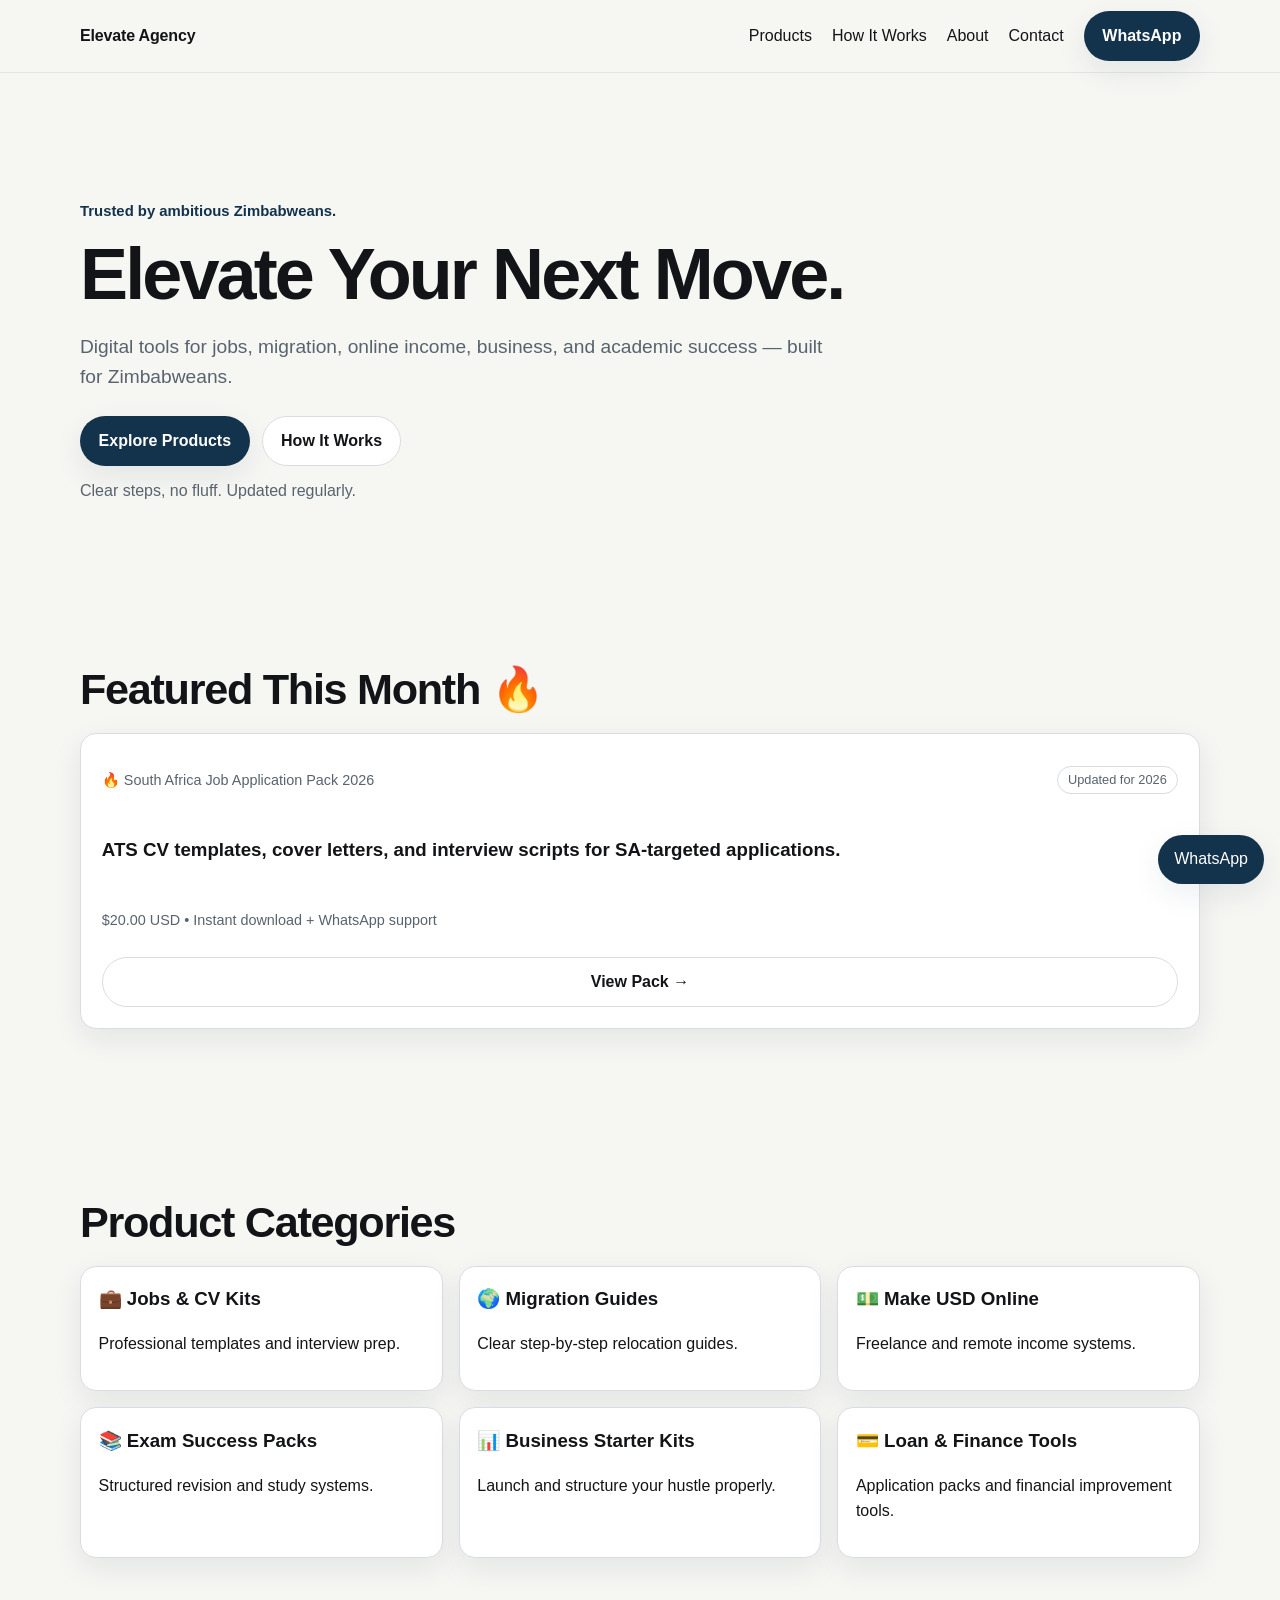
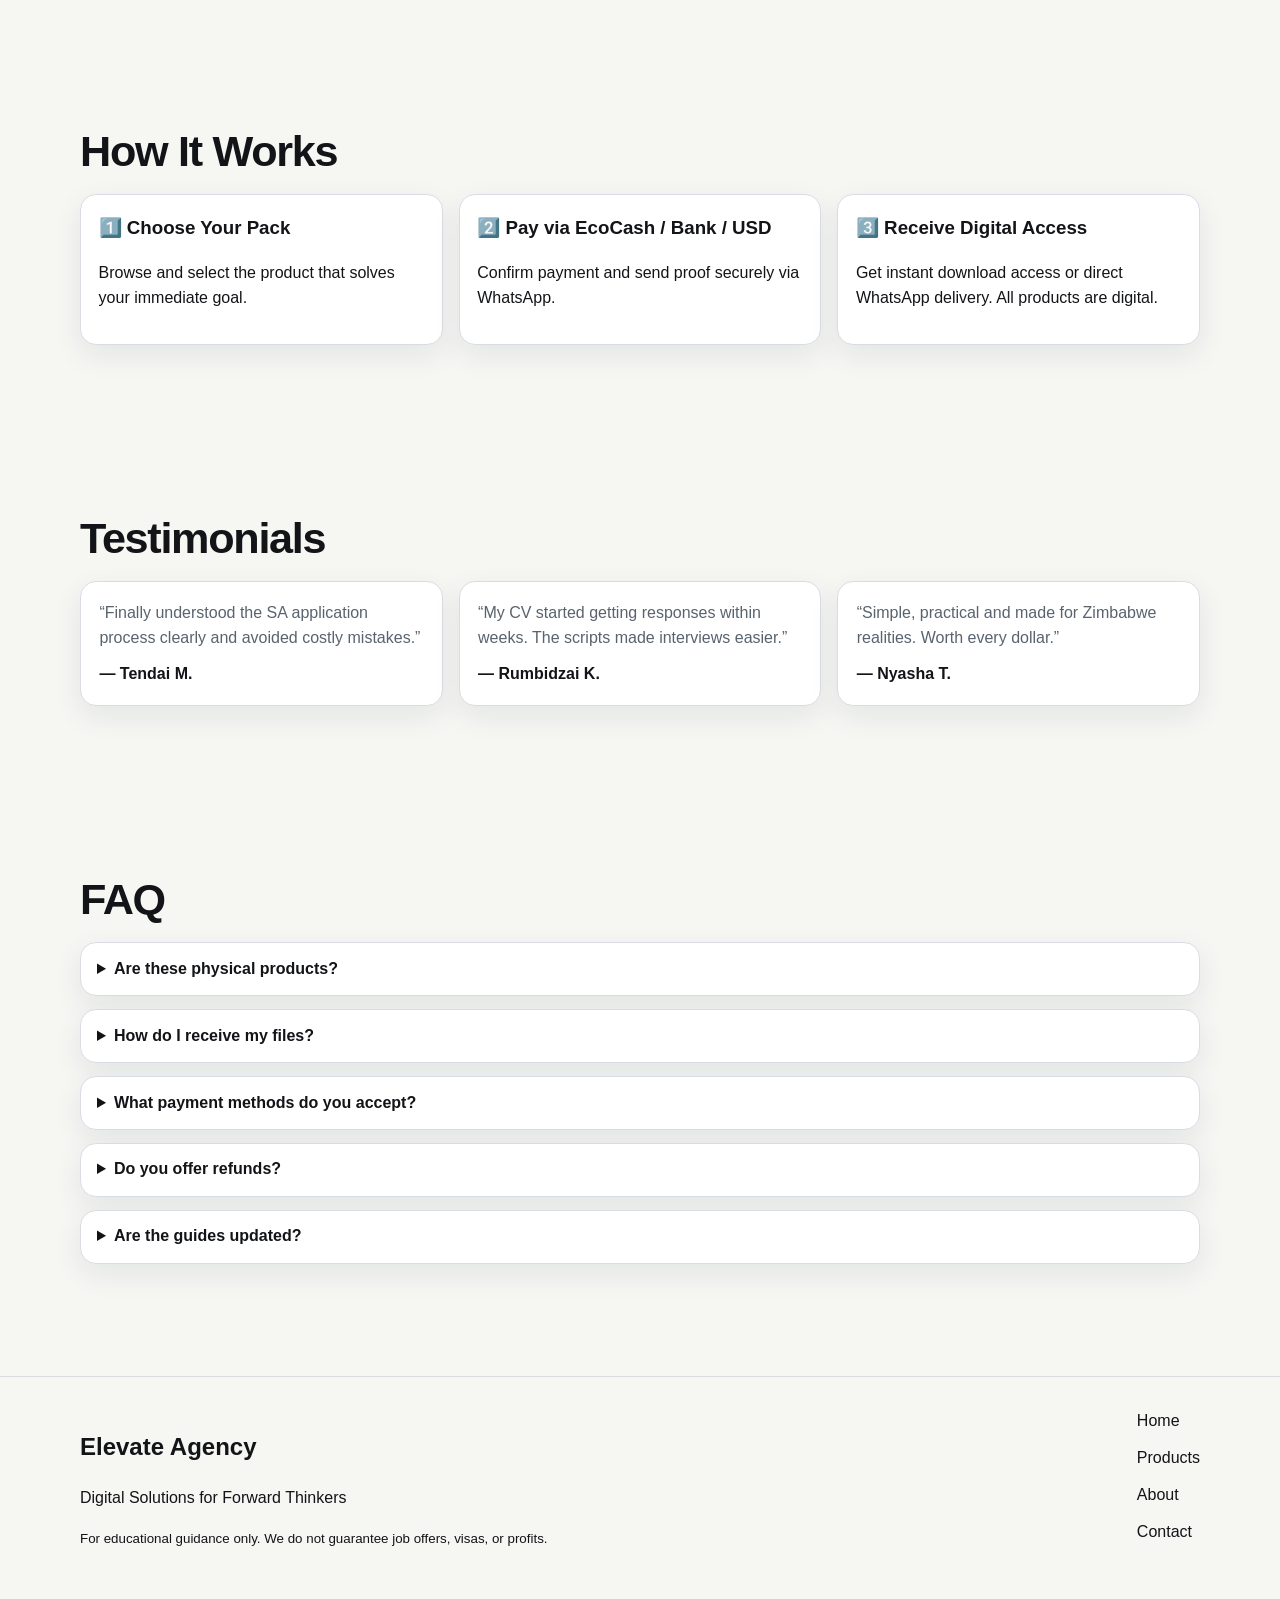
==== index.html @ 332280e2 "Build premium minimal static storefront for Elevate Agency" ====
<!doctype html>
<html lang="en">
<head>
  <meta charset="UTF-8" />
  <meta name="viewport" content="width=device-width, initial-scale=1.0" />
  <title>Elevate Agency | Digital Solutions for Zimbabweans</title>
  <meta name="description" content="Premium digital product storefront for Zimbabweans: jobs, migration, business, online income, and exam success packs." />
  <meta property="og:title" content="Elevate Agency" />
  <meta property="og:description" content="Digital tools for jobs, migration, online income, business, and academic success — built for Zimbabweans." />
  <meta property="og:type" content="website" />
  <meta property="og:url" content="https://example.com" />
  <meta property="og:image" content="assets/img/og-placeholder.svg" />
  <link rel="stylesheet" href="assets/css/styles.css" />
  <script defer src="assets/js/main.js"></script>
</head>
<body data-page="home">
  <a class="skip-link" href="#main-content">Skip to main content</a>

  <header class="site-header">
    <nav class="navbar container" aria-label="Primary">
      <a class="brand" href="index.html">Elevate Agency</a>
      <button class="nav-toggle" aria-label="Toggle menu" aria-expanded="false">☰</button>
      <div class="nav-links" id="nav-links">
        <a href="products.html">Products</a>
        <a href="#how-it-works">How It Works</a>
        <a href="about.html">About</a>
        <a href="contact.html">Contact</a>
        <a class="btn btn-primary" href="https://wa.me/263000000000?text=Hi%20Elevate%20Agency%2C%20I%20need%20help%20choosing%20a%20pack" target="_blank" rel="noopener">WhatsApp</a>
      </div>
    </nav>
  </header>

  <main id="main-content">
    <section class="hero container reveal">
      <p class="eyebrow">Trusted by ambitious Zimbabweans.</p>
      <h1>Elevate Your Next Move.</h1>
      <p class="lead">Digital tools for jobs, migration, online income, business, and academic success — built for Zimbabweans.</p>
      <div class="hero-actions">
        <a class="btn btn-primary" href="products.html">Explore Products</a>
        <a class="btn btn-secondary" href="#how-it-works">How It Works</a>
      </div>
      <p class="trust-line">Clear steps, no fluff. Updated regularly.</p>
    </section>

    <section class="container section reveal" aria-labelledby="featured-title">
      <div class="section-heading">
        <h2 id="featured-title">Featured This Month 🔥</h2>
      </div>
      <article id="featured-card" class="featured-card"></article>
    </section>

    <section class="container section reveal" aria-labelledby="categories-title">
      <div class="section-heading">
        <h2 id="categories-title">Product Categories</h2>
      </div>
      <div class="category-grid">
        <article class="category-card"><h3>💼 Jobs &amp; CV Kits</h3><p>Professional templates and interview prep.</p></article>
        <article class="category-card"><h3>🌍 Migration Guides</h3><p>Clear step-by-step relocation guides.</p></article>
        <article class="category-card"><h3>💵 Make USD Online</h3><p>Freelance and remote income systems.</p></article>
        <article class="category-card"><h3>📚 Exam Success Packs</h3><p>Structured revision and study systems.</p></article>
        <article class="category-card"><h3>📊 Business Starter Kits</h3><p>Launch and structure your hustle properly.</p></article>
        <article class="category-card"><h3>💳 Loan &amp; Finance Tools</h3><p>Application packs and financial improvement tools.</p></article>
      </div>
    </section>

    <section id="how-it-works" class="container section reveal" aria-labelledby="how-title">
      <div class="section-heading"><h2 id="how-title">How It Works</h2></div>
      <div class="steps-grid">
        <article class="step-card"><h3>1️⃣ Choose Your Pack</h3><p>Browse and select the product that solves your immediate goal.</p></article>
        <article class="step-card"><h3>2️⃣ Pay via EcoCash / Bank / USD</h3><p>Confirm payment and send proof securely via WhatsApp.</p></article>
        <article class="step-card"><h3>3️⃣ Receive Digital Access</h3><p>Get instant download access or direct WhatsApp delivery. All products are digital.</p></article>
      </div>
    </section>

    <section class="container section reveal" aria-labelledby="testimonials-title">
      <div class="section-heading"><h2 id="testimonials-title">Testimonials</h2></div>
      <div class="testimonials-grid">
        <blockquote>“Finally understood the SA application process clearly and avoided costly mistakes.”<cite>— Tendai M.</cite></blockquote>
        <blockquote>“My CV started getting responses within weeks. The scripts made interviews easier.”<cite>— Rumbidzai K.</cite></blockquote>
        <blockquote>“Simple, practical and made for Zimbabwe realities. Worth every dollar.”<cite>— Nyasha T.</cite></blockquote>
      </div>
    </section>

    <section class="container section reveal" aria-labelledby="faq-title">
      <div class="section-heading"><h2 id="faq-title">FAQ</h2></div>
      <div class="faq-list">
        <details><summary>Are these physical products?</summary><p>No. Every product is a digital file or pack.</p></details>
        <details><summary>How do I receive my files?</summary><p>By instant download link or WhatsApp delivery after payment confirmation.</p></details>
        <details><summary>What payment methods do you accept?</summary><p>EcoCash, Bank Transfer, and USD with confirmation via WhatsApp.</p></details>
        <details><summary>Do you offer refunds?</summary><p>Because products are digital, refunds are limited. We support delivery and access issues quickly.</p></details>
        <details><summary>Are the guides updated?</summary><p>Yes. Core packs are reviewed and updated regularly for current requirements.</p></details>
      </div>
    </section>
  </main>

  <footer class="site-footer">
    <div class="container footer-grid">
      <div>
        <h2>Elevate Agency</h2>
        <p>Digital Solutions for Forward Thinkers</p>
        <small>For educational guidance only. We do not guarantee job offers, visas, or profits.</small>
      </div>
      <ul class="footer-links" aria-label="Footer links">
        <li><a href="index.html">Home</a></li>
        <li><a href="products.html">Products</a></li>
        <li><a href="about.html">About</a></li>
        <li><a href="contact.html">Contact</a></li>
      </ul>
    </div>
  </footer>

  <a class="whatsapp-float" aria-label="Chat on WhatsApp" href="https://wa.me/263000000000?text=Hi%20Elevate%20Agency" target="_blank" rel="noopener">WhatsApp</a>
</body>
</html>
---- assets/css/styles.css ----
:root {
  --bg: #f6f6f3;
  --surface: #ffffff;
  --text: #121417;
  --muted: #59636e;
  --accent: #13324b;
  --border: #d9dde3;
  --shadow: 0 10px 30px rgba(19, 50, 75, 0.08);
  --radius: 16px;
}

* { box-sizing: border-box; }
html { scroll-behavior: smooth; }
body {
  margin: 0;
  font-family: -apple-system, BlinkMacSystemFont, "Segoe UI", Roboto, "Helvetica Neue", Arial, sans-serif;
  background: var(--bg);
  color: var(--text);
  line-height: 1.55;
}

img { max-width: 100%; display: block; }
a { color: inherit; text-decoration: none; }
a:focus-visible, button:focus-visible, input:focus-visible, textarea:focus-visible, details:focus-visible, summary:focus-visible {
  outline: 3px solid rgba(19, 50, 75, 0.35);
  outline-offset: 2px;
}

.container { width: min(1120px, 92%); margin: 0 auto; }
.section { padding: 5rem 0; }
.section-heading h1, .section-heading h2 { font-size: clamp(1.8rem, 4vw, 2.7rem); margin: 0 0 .6rem; letter-spacing: -0.03em; }
.section-heading p { margin: 0; color: var(--muted); }

.skip-link {
  position: absolute;
  left: -999px;
  top: 1rem;
  background: var(--surface);
  border: 1px solid var(--border);
  padding: .5rem .75rem;
  border-radius: 10px;
}
.skip-link:focus { left: 1rem; z-index: 999; }

.site-header {
  position: sticky;
  top: 0;
  backdrop-filter: blur(8px);
  background: rgba(246, 246, 243, 0.86);
  border-bottom: 1px solid rgba(217, 221, 227, 0.7);
  z-index: 100;
}

.navbar { display: flex; align-items: center; justify-content: space-between; min-height: 72px; gap: 1rem; }
.brand { font-weight: 650; letter-spacing: -0.01em; }
.nav-links { display: flex; align-items: center; gap: 1.25rem; }
.nav-toggle { display: none; border: 1px solid var(--border); border-radius: 10px; background: var(--surface); padding: .3rem .65rem; }

.btn {
  display: inline-flex;
  align-items: center;
  justify-content: center;
  border-radius: 999px;
  padding: .75rem 1.1rem;
  border: 1px solid transparent;
  transition: transform .2s ease, box-shadow .2s ease, background-color .2s ease;
  font-weight: 550;
}
.btn:hover { transform: translateY(-1px); }
.btn-primary { background: var(--accent); color: #fff; box-shadow: var(--shadow); }
.btn-secondary { border-color: var(--border); background: var(--surface); }

.hero { padding: 7rem 0 4.5rem; }
.eyebrow { color: var(--accent); font-weight: 600; font-size: .93rem; margin-bottom: .9rem; }
.hero h1 { font-size: clamp(2.4rem, 7vw, 4.5rem); line-height: 1.05; letter-spacing: -0.04em; margin: 0 0 1rem; }
.lead { max-width: 70ch; color: var(--muted); font-size: clamp(1rem, 2vw, 1.2rem); margin-bottom: 1.5rem; }
.hero-actions { display: flex; gap: .8rem; flex-wrap: wrap; margin-bottom: .8rem; }
.trust-line { color: var(--muted); margin: 0; }

.featured-card, .category-card, .step-card, .products-grid article, .product-detail, .about-content, .contact-form, .contact-side, .testimonials-grid blockquote, .faq-list details {
  background: var(--surface);
  border: 1px solid var(--border);
  border-radius: var(--radius);
  box-shadow: var(--shadow);
}

.featured-card { padding: 1.3rem; display: grid; gap: .7rem; }
.featured-topline { display: flex; justify-content: space-between; align-items: center; gap: .6rem; }
.badge { border-radius: 999px; border: 1px solid var(--border); padding: .2rem .65rem; font-size: .8rem; color: var(--muted); }

.category-grid, .steps-grid, .testimonials-grid, .products-grid { display: grid; gap: 1rem; }
.category-grid { grid-template-columns: repeat(3, minmax(0, 1fr)); }
.steps-grid, .testimonials-grid { grid-template-columns: repeat(3, minmax(0, 1fr)); }
.category-card, .step-card { padding: 1.1rem; }
.category-card h3, .step-card h3 { margin-top: 0; }

.testimonials-grid blockquote { margin: 0; padding: 1.15rem; color: var(--muted); }
.testimonials-grid cite { display: block; margin-top: .7rem; color: var(--text); font-style: normal; font-weight: 600; }

.faq-list { display: grid; gap: .8rem; }
.faq-list details { padding: .85rem 1rem; }
summary { cursor: pointer; font-weight: 600; }

.filter-wrap { display: flex; flex-wrap: wrap; gap: .6rem; margin-bottom: 1.2rem; }
.filter-wrap button { border: 1px solid var(--border); background: var(--surface); border-radius: 999px; padding: .45rem .8rem; cursor: pointer; }
.filter-wrap button.active { background: var(--accent); color: #fff; border-color: var(--accent); }
.products-grid { grid-template-columns: repeat(3, minmax(0, 1fr)); }
.products-grid article { padding: 1rem; display: flex; flex-direction: column; gap: .6rem; }
.price { font-weight: 700; color: var(--accent); }
.meta { color: var(--muted); font-size: .9rem; }

.product-detail { padding: 1.3rem; max-width: 760px; }
.product-detail h1 { margin-top: .3rem; }
.product-detail ul { padding-left: 1.1rem; }
.product-actions { display: flex; flex-wrap: wrap; gap: .75rem; margin-top: 1rem; }

.contact-grid { display: grid; grid-template-columns: 1.4fr 1fr; gap: 1rem; }
.contact-form, .contact-side, .about-content { padding: 1.1rem; }
.contact-form { display: grid; gap: .6rem; }
input, textarea { width: 100%; border: 1px solid var(--border); background: #fff; border-radius: 10px; padding: .65rem; font: inherit; }

.site-footer { padding: 2rem 0 3rem; border-top: 1px solid var(--border); margin-top: 2rem; }
.footer-grid { display: flex; justify-content: space-between; gap: 1rem; flex-wrap: wrap; }
.footer-links { list-style: none; margin: 0; padding: 0; display: grid; gap: .4rem; }

.whatsapp-float {
  position: fixed;
  right: 1rem;
  bottom: 1rem;
  background: var(--accent);
  color: #fff;
  padding: .75rem 1rem;
  border-radius: 999px;
  box-shadow: var(--shadow);
}

.reveal { opacity: 0; transform: translateY(16px); transition: opacity .5s ease, transform .5s ease; }
.reveal.visible { opacity: 1; transform: translateY(0); }

@media (max-width: 900px) {
  .category-grid, .steps-grid, .testimonials-grid, .products-grid, .contact-grid { grid-template-columns: 1fr 1fr; }
}

@media (max-width: 720px) {
  .nav-toggle { display: inline-flex; }
  .nav-links {
    position: absolute;
    top: 72px;
    right: 4%;
    width: min(300px, 92vw);
    background: var(--surface);
    border: 1px solid var(--border);
    border-radius: 14px;
    box-shadow: var(--shadow);
    display: none;
    flex-direction: column;
    align-items: flex-start;
    padding: .9rem;
  }
  .nav-links.open { display: flex; }
  .category-grid, .steps-grid, .testimonials-grid, .products-grid, .contact-grid { grid-template-columns: 1fr; }
  .section { padding: 3.2rem 0; }
}
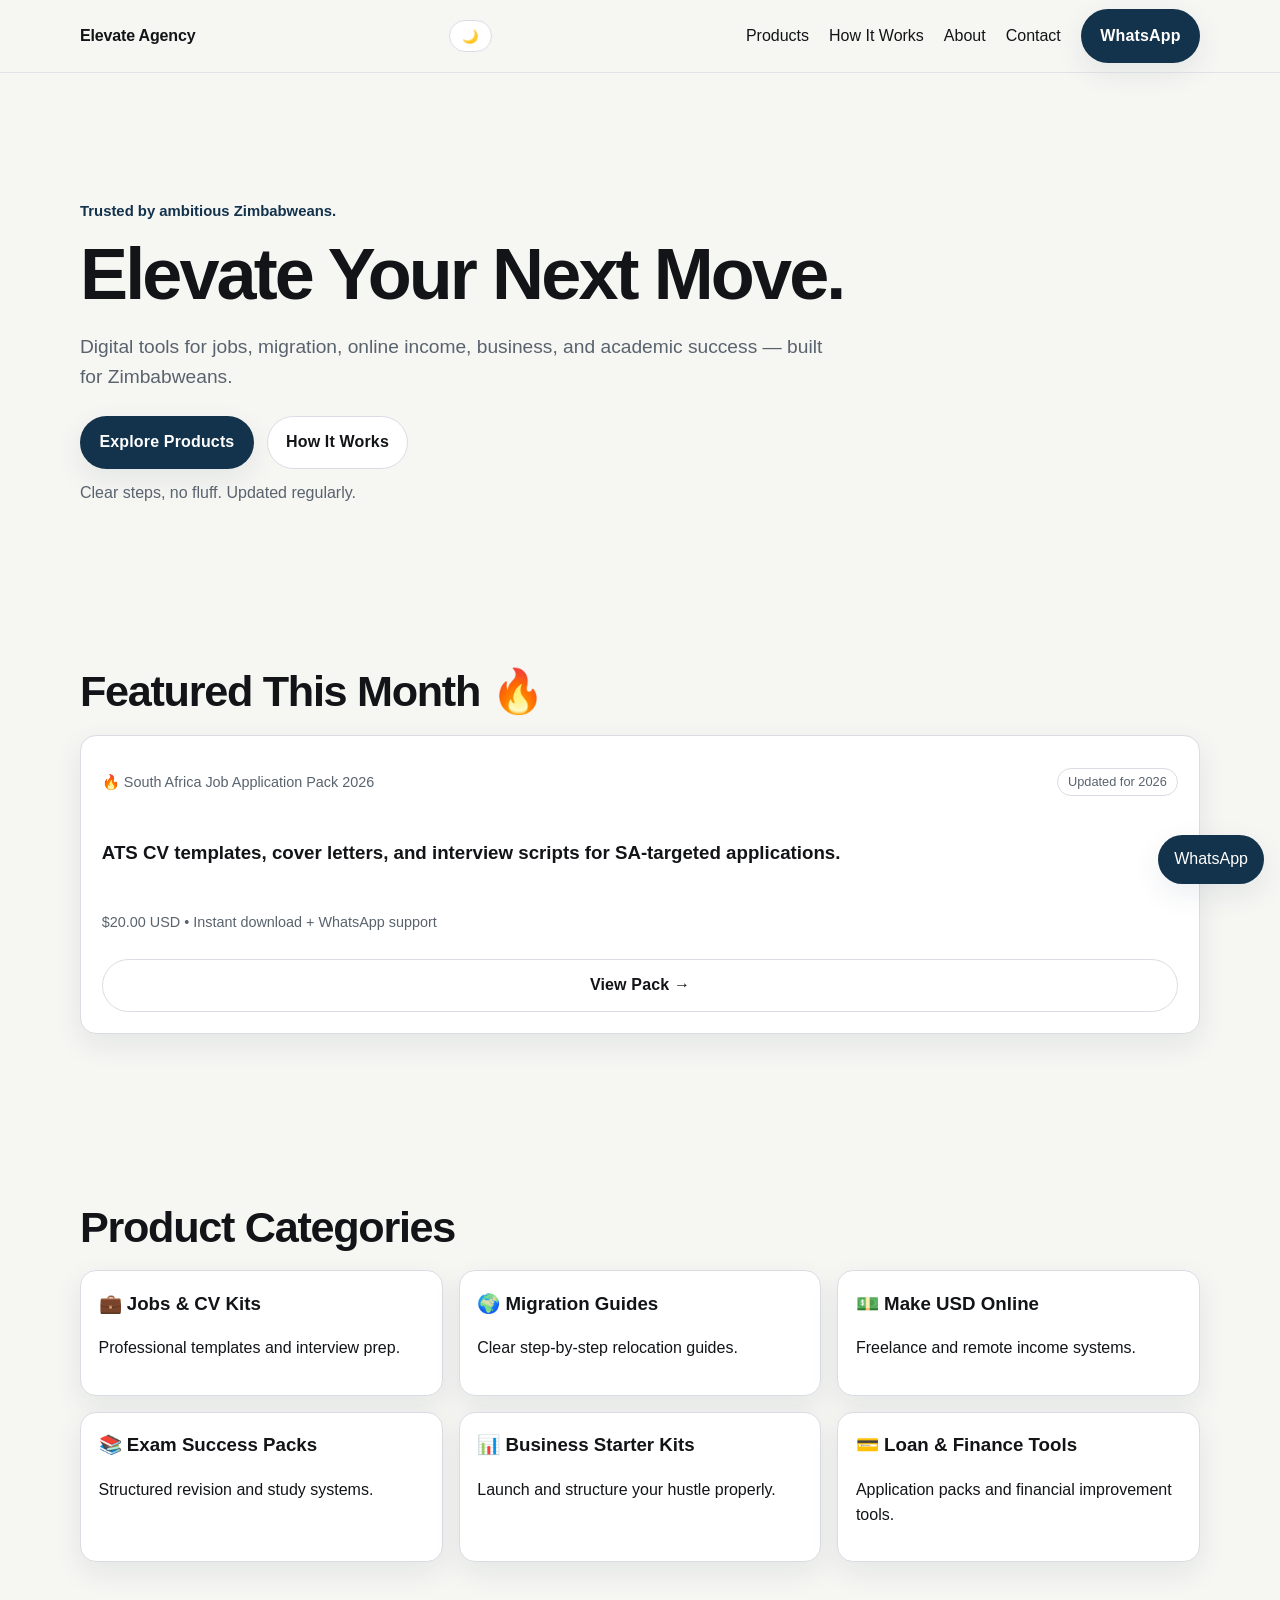
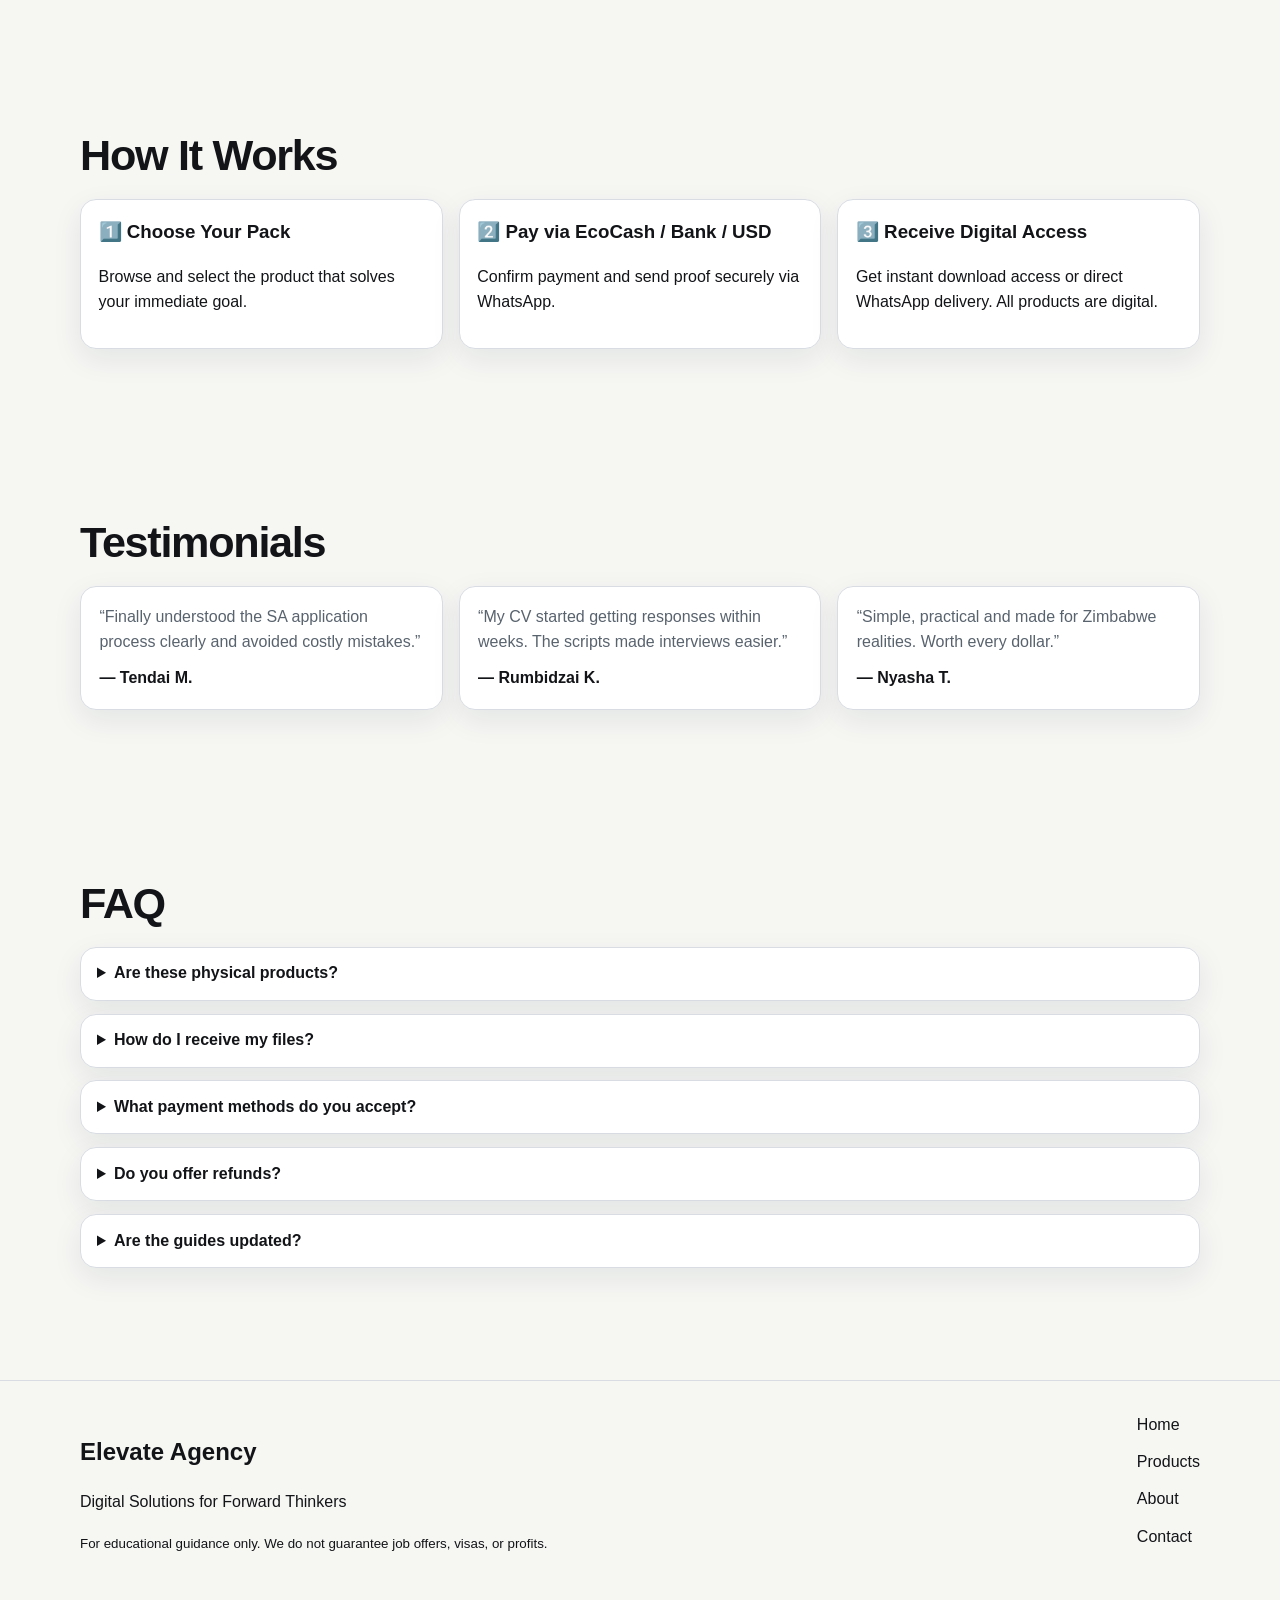
==== commit a111a818: "Polish button design and add persistent dark mode theme" ====
--- a/index.html
+++ b/index.html
@@ -20,6 +20,7 @@
     <nav class="navbar container" aria-label="Primary">
       <a class="brand" href="index.html">Elevate Agency</a>
       <button class="nav-toggle" aria-label="Toggle menu" aria-expanded="false">☰</button>
+      <button class="theme-toggle" type="button" aria-label="Toggle dark mode" title="Toggle theme">🌙</button>
       <div class="nav-links" id="nav-links">
         <a href="products.html">Products</a>
         <a href="#how-it-works">How It Works</a>
--- a/assets/css/styles.css
+++ b/assets/css/styles.css
@@ -4,9 +4,25 @@
   --text: #121417;
   --muted: #59636e;
   --accent: #13324b;
+  --accent-strong: #0e263b;
   --border: #d9dde3;
+  --header-bg: rgba(246, 246, 243, 0.88);
   --shadow: 0 10px 30px rgba(19, 50, 75, 0.08);
+  --shadow-strong: 0 16px 30px rgba(19, 50, 75, 0.2);
   --radius: 16px;
+}
+
+body[data-theme="dark"] {
+  --bg: #0f1216;
+  --surface: #171c22;
+  --text: #edf1f5;
+  --muted: #a6b0bb;
+  --accent: #9fc6e9;
+  --accent-strong: #c2dcf2;
+  --border: #2a333d;
+  --header-bg: rgba(15, 18, 22, 0.84);
+  --shadow: 0 10px 30px rgba(0, 0, 0, 0.25);
+  --shadow-strong: 0 16px 30px rgba(0, 0, 0, 0.4);
 }
 
 * { box-sizing: border-box; }
@@ -17,12 +33,13 @@
   background: var(--bg);
   color: var(--text);
   line-height: 1.55;
+  transition: background-color .3s ease, color .3s ease;
 }
 
 img { max-width: 100%; display: block; }
 a { color: inherit; text-decoration: none; }
 a:focus-visible, button:focus-visible, input:focus-visible, textarea:focus-visible, details:focus-visible, summary:focus-visible {
-  outline: 3px solid rgba(19, 50, 75, 0.35);
+  outline: 3px solid color-mix(in srgb, var(--accent) 45%, transparent);
   outline-offset: 2px;
 }
 
@@ -46,29 +63,47 @@
   position: sticky;
   top: 0;
   backdrop-filter: blur(8px);
-  background: rgba(246, 246, 243, 0.86);
-  border-bottom: 1px solid rgba(217, 221, 227, 0.7);
+  background: var(--header-bg);
+  border-bottom: 1px solid color-mix(in srgb, var(--border) 70%, transparent);
   z-index: 100;
 }
 
 .navbar { display: flex; align-items: center; justify-content: space-between; min-height: 72px; gap: 1rem; }
 .brand { font-weight: 650; letter-spacing: -0.01em; }
 .nav-links { display: flex; align-items: center; gap: 1.25rem; }
-.nav-toggle { display: none; border: 1px solid var(--border); border-radius: 10px; background: var(--surface); padding: .3rem .65rem; }
+.nav-toggle, .theme-toggle {
+  border: 1px solid var(--border);
+  border-radius: 999px;
+  background: var(--surface);
+  color: var(--text);
+  padding: .45rem .75rem;
+}
+.nav-toggle { display: none; }
 
 .btn {
   display: inline-flex;
   align-items: center;
   justify-content: center;
   border-radius: 999px;
-  padding: .75rem 1.1rem;
+  padding: .82rem 1.15rem;
   border: 1px solid transparent;
-  transition: transform .2s ease, box-shadow .2s ease, background-color .2s ease;
-  font-weight: 550;
-}
-.btn:hover { transform: translateY(-1px); }
-.btn-primary { background: var(--accent); color: #fff; box-shadow: var(--shadow); }
-.btn-secondary { border-color: var(--border); background: var(--surface); }
+  transition: transform .2s ease, box-shadow .25s ease, background-color .25s ease, border-color .25s ease;
+  font-weight: 600;
+  letter-spacing: .01em;
+}
+.btn:hover { transform: translateY(-2px); }
+.btn-primary {
+  background: var(--accent);
+  color: #fff;
+  box-shadow: var(--shadow);
+}
+body[data-theme="dark"] .btn-primary { color: #0e1520; }
+.btn-primary:hover { box-shadow: var(--shadow-strong); background: var(--accent-strong); }
+.btn-secondary {
+  border-color: var(--border);
+  background: var(--surface);
+}
+.btn-secondary:hover { border-color: var(--accent); color: var(--accent-strong); }
 
 .hero { padding: 7rem 0 4.5rem; }
 .eyebrow { color: var(--accent); font-weight: 600; font-size: .93rem; margin-bottom: .9rem; }
@@ -102,8 +137,9 @@
 summary { cursor: pointer; font-weight: 600; }
 
 .filter-wrap { display: flex; flex-wrap: wrap; gap: .6rem; margin-bottom: 1.2rem; }
-.filter-wrap button { border: 1px solid var(--border); background: var(--surface); border-radius: 999px; padding: .45rem .8rem; cursor: pointer; }
+.filter-wrap button { border: 1px solid var(--border); background: var(--surface); color: var(--text); border-radius: 999px; padding: .45rem .8rem; cursor: pointer; }
 .filter-wrap button.active { background: var(--accent); color: #fff; border-color: var(--accent); }
+body[data-theme="dark"] .filter-wrap button.active { color: #0e1520; }
 .products-grid { grid-template-columns: repeat(3, minmax(0, 1fr)); }
 .products-grid article { padding: 1rem; display: flex; flex-direction: column; gap: .6rem; }
 .price { font-weight: 700; color: var(--accent); }
@@ -117,7 +153,7 @@
 .contact-grid { display: grid; grid-template-columns: 1.4fr 1fr; gap: 1rem; }
 .contact-form, .contact-side, .about-content { padding: 1.1rem; }
 .contact-form { display: grid; gap: .6rem; }
-input, textarea { width: 100%; border: 1px solid var(--border); background: #fff; border-radius: 10px; padding: .65rem; font: inherit; }
+input, textarea { width: 100%; border: 1px solid var(--border); background: var(--surface); color: var(--text); border-radius: 10px; padding: .65rem; font: inherit; }
 
 .site-footer { padding: 2rem 0 3rem; border-top: 1px solid var(--border); margin-top: 2rem; }
 .footer-grid { display: flex; justify-content: space-between; gap: 1rem; flex-wrap: wrap; }
@@ -133,6 +169,7 @@
   border-radius: 999px;
   box-shadow: var(--shadow);
 }
+body[data-theme="dark"] .whatsapp-float { color: #0e1520; }
 
 .reveal { opacity: 0; transform: translateY(16px); transition: opacity .5s ease, transform .5s ease; }
 .reveal.visible { opacity: 1; transform: translateY(0); }
@@ -147,7 +184,7 @@
     position: absolute;
     top: 72px;
     right: 4%;
-    width: min(300px, 92vw);
+    width: min(320px, 92vw);
     background: var(--surface);
     border: 1px solid var(--border);
     border-radius: 14px;
@@ -156,6 +193,7 @@
     flex-direction: column;
     align-items: flex-start;
     padding: .9rem;
+    gap: .8rem;
   }
   .nav-links.open { display: flex; }
   .category-grid, .steps-grid, .testimonials-grid, .products-grid, .contact-grid { grid-template-columns: 1fr; }
